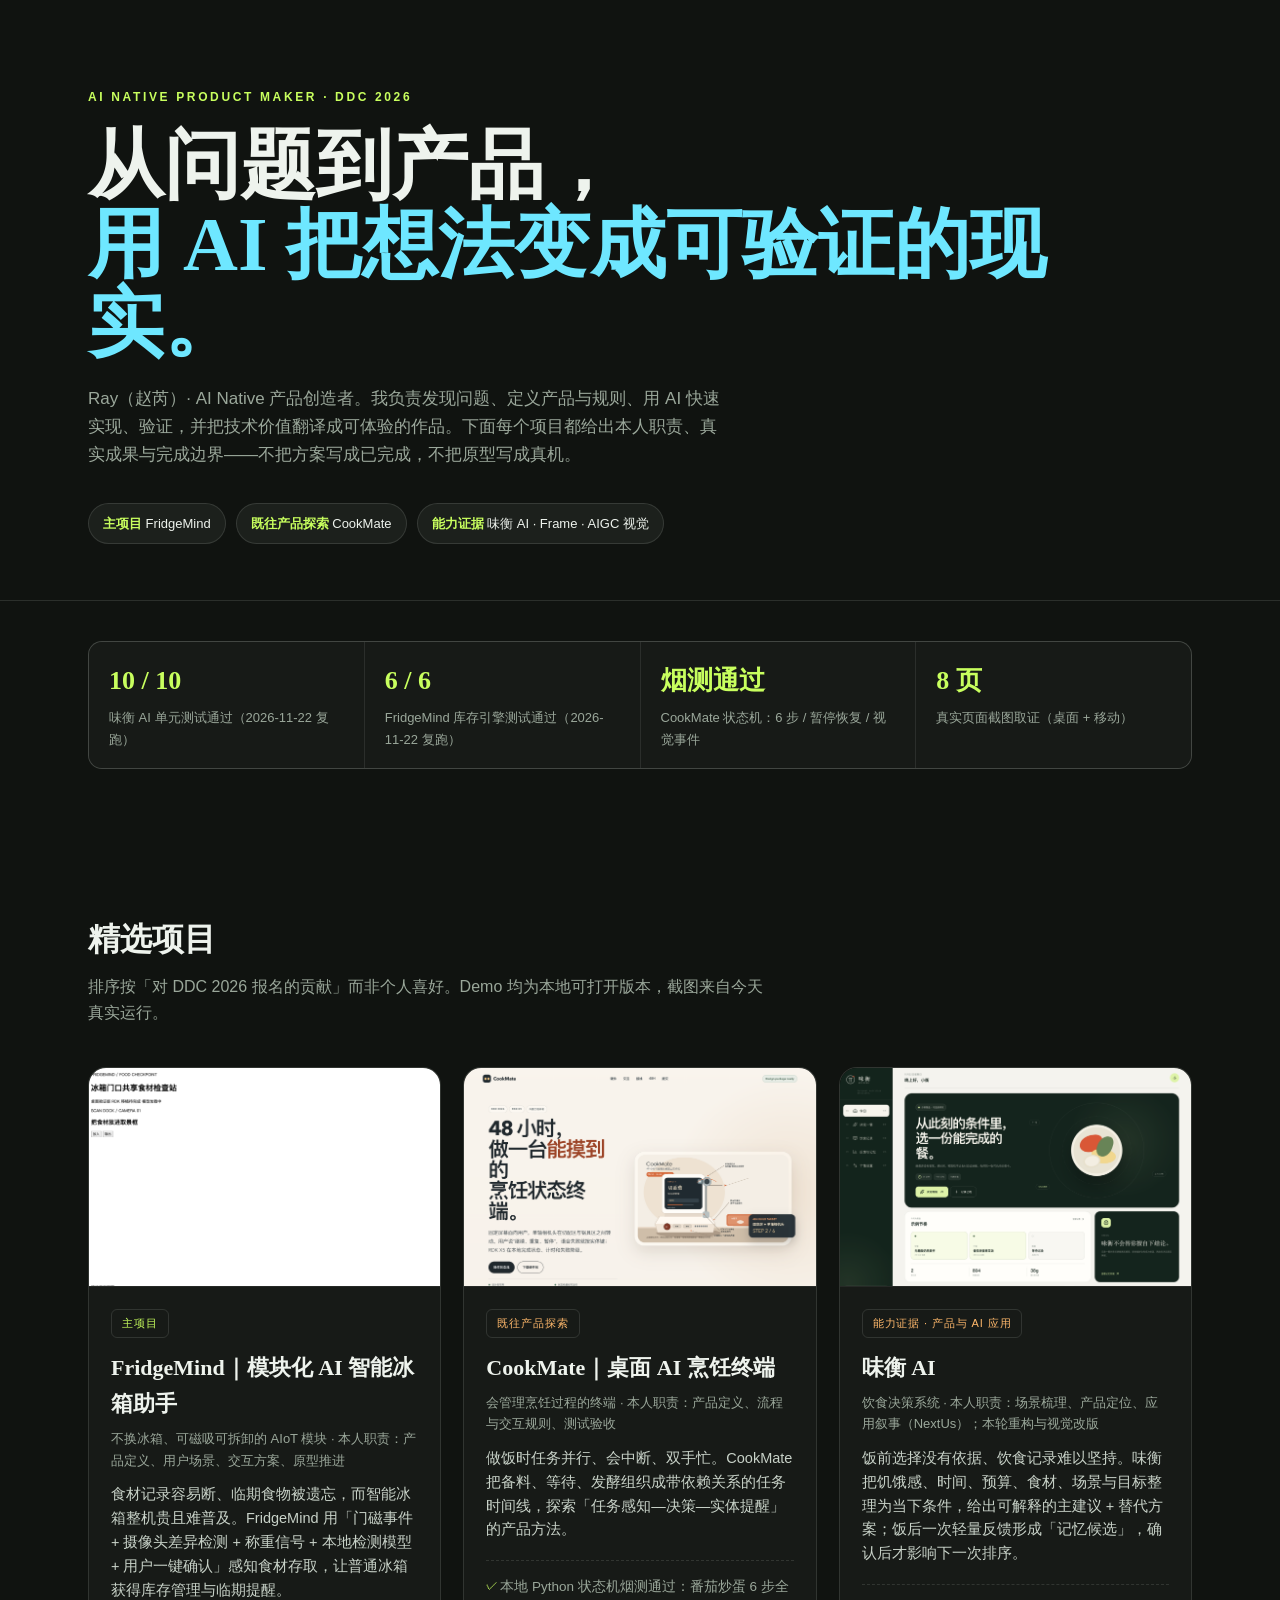
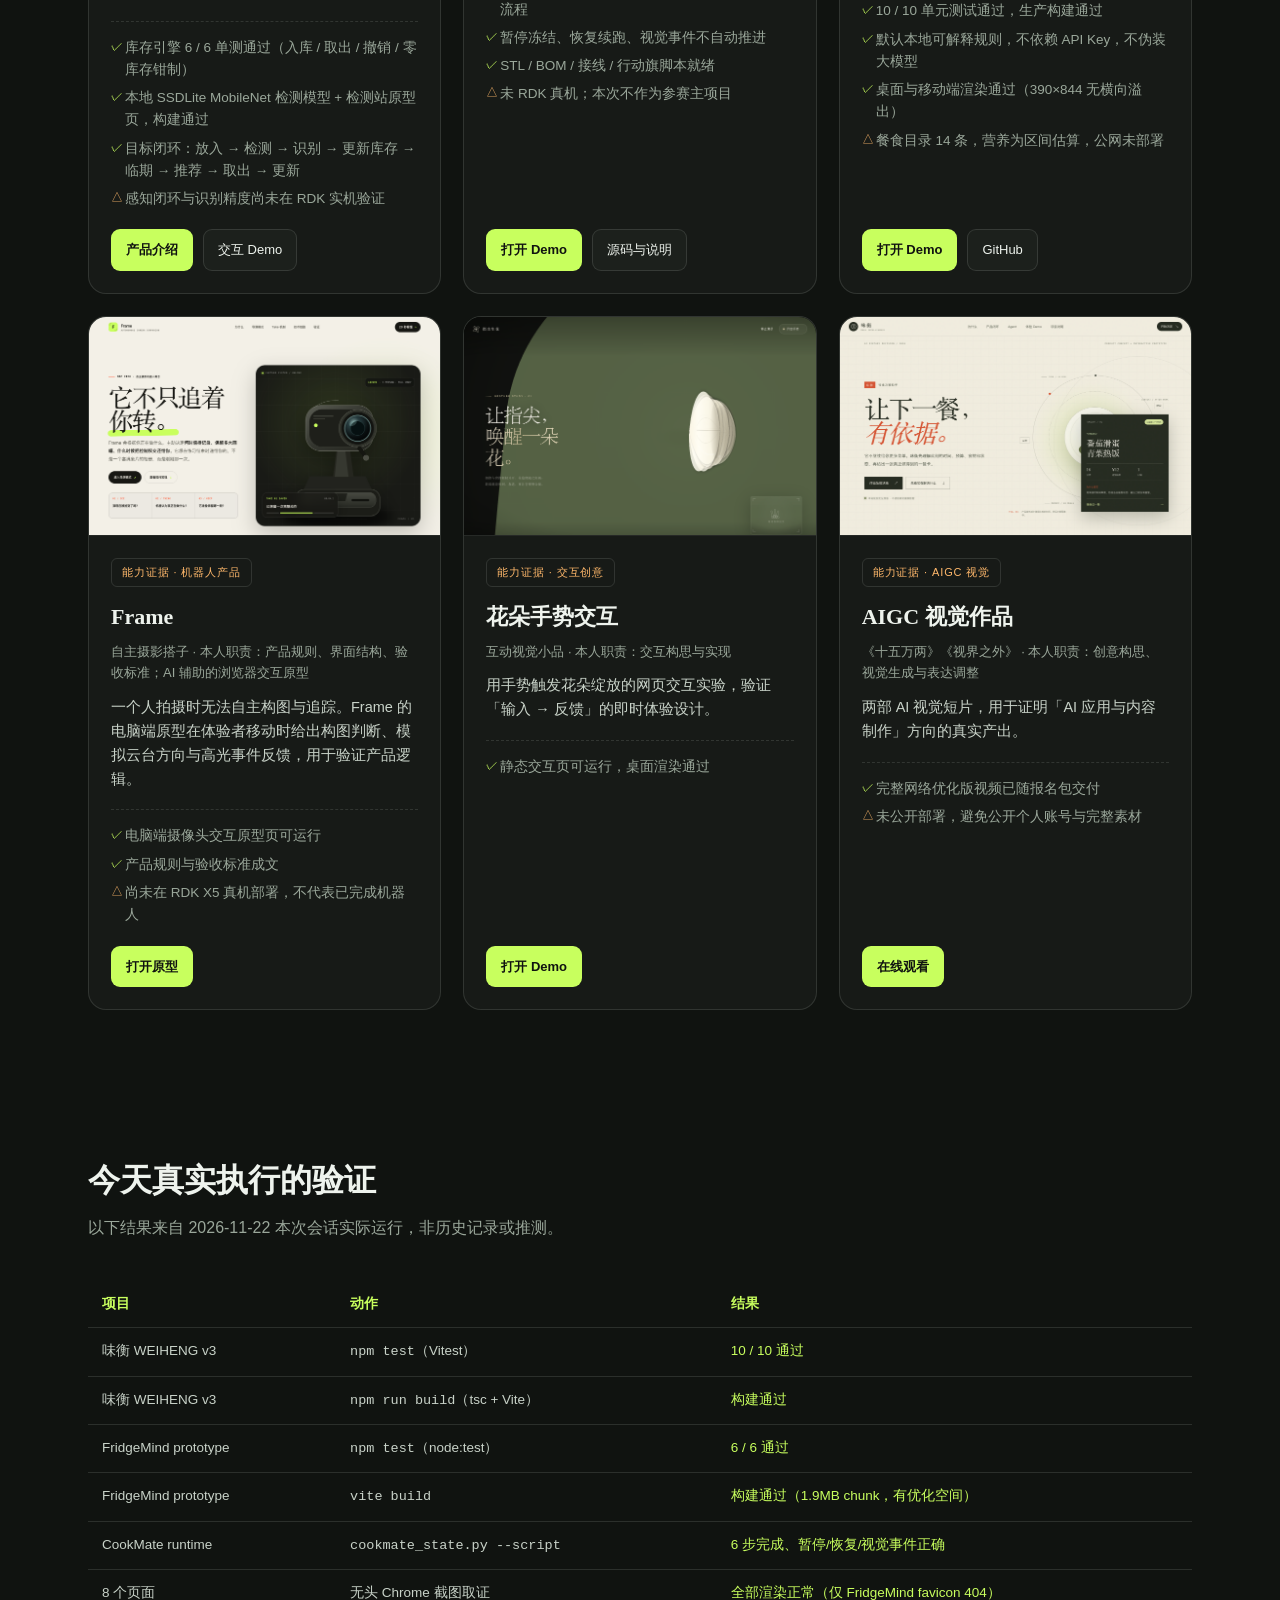
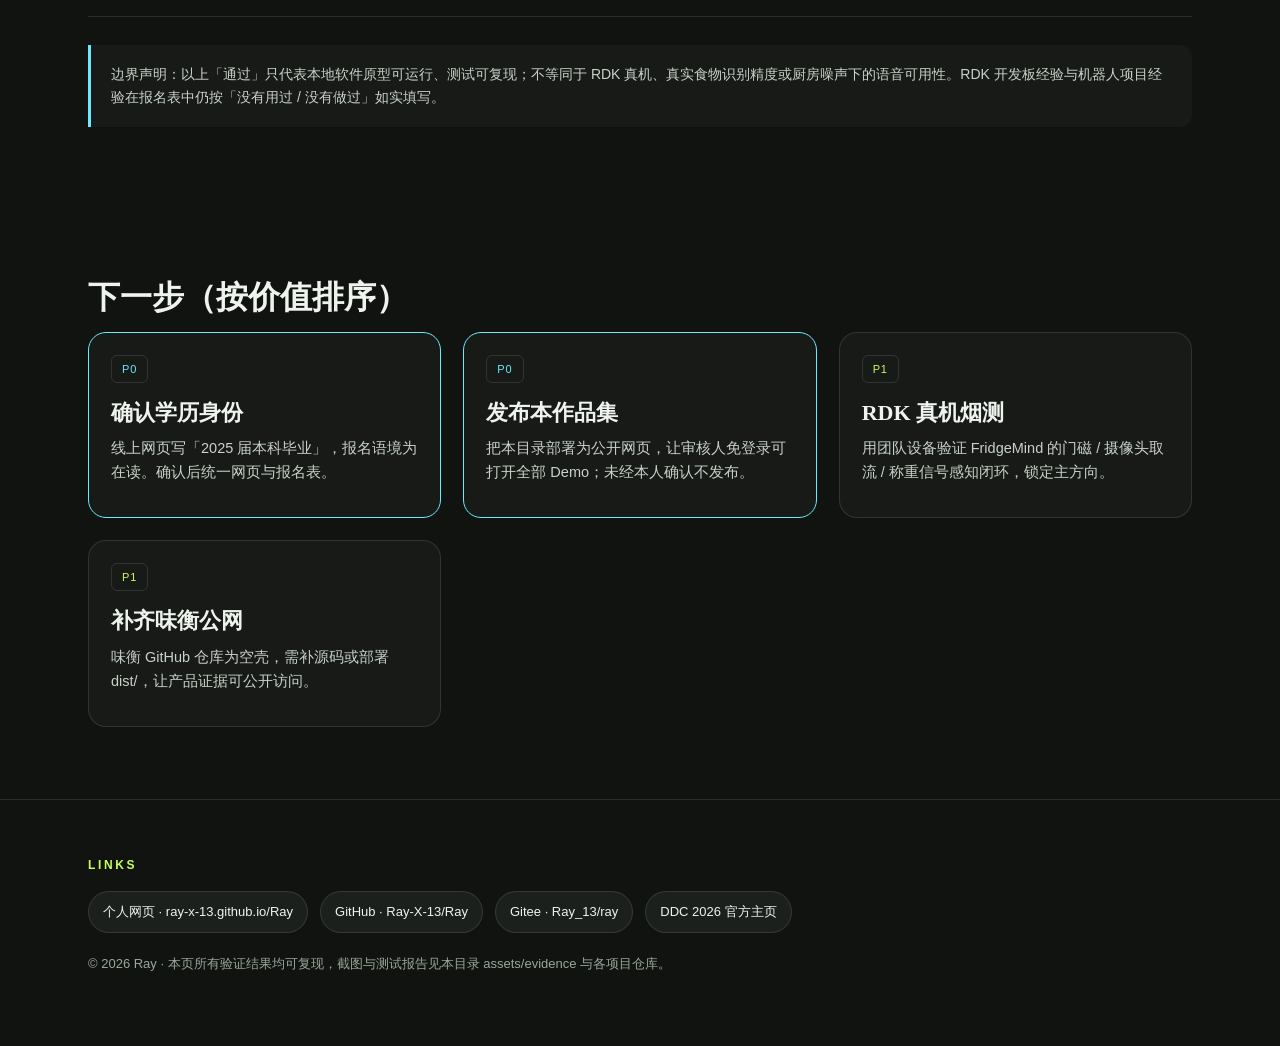
==== index.html @ c8505f30 "Deploy DDC 2026 portfolio (FridgeMind flagship)" ====
<!doctype html>
<html lang="zh-CN">
<head>
<meta charset="UTF-8">
<meta name="viewport" content="width=device-width, initial-scale=1.0">
<meta name="theme-color" content="#101310">
<meta name="description" content="Ray 的 DDC 2026 项目作品集：CookMate、FridgeMind、味衡 AI、Frame、花朵手势交互与 AIGC 视觉。">
<title>Ray · 项目作品集｜DDC 2026</title>
<style>
  :root{
    --bg:#101310; --bg2:#171a17; --panel:#1c201c; --line:rgba(235,245,235,.12);
    --ink:#eef3ed; --mut:#9aa79a; --accent:#c8ff5e; --accent2:#6ee7ff; --warn:#ffb86b;
    --serif:"Songti SC","STSong","Noto Serif CJK SC",Georgia,serif;
    --sans:-apple-system,BlinkMacSystemFont,"PingFang SC","Hiragino Sans GB","Microsoft YaHei",sans-serif;
  }
  *{box-sizing:border-box;margin:0;padding:0}
  html{scroll-behavior:smooth}
  body{background:var(--bg);color:var(--ink);font-family:var(--sans);line-height:1.65;-webkit-font-smoothing:antialiased}
  a{color:inherit;text-decoration:none}
  .wrap{max-width:1160px;margin:0 auto;padding:0 28px}
  header{padding:88px 0 56px;border-bottom:1px solid var(--line)}
  .kicker{font-size:12px;letter-spacing:.22em;text-transform:uppercase;color:var(--accent);font-weight:600}
  h1{font-family:var(--serif);font-size:clamp(40px,7vw,76px);line-height:1.04;font-weight:600;margin:18px 0 22px}
  h1 em{font-style:normal;color:var(--accent2)}
  .lead{max-width:640px;font-size:17px;color:var(--mut)}
  .verdict{display:flex;flex-wrap:wrap;gap:10px;margin-top:34px}
  .chip{border:1px solid var(--line);background:var(--panel);padding:9px 14px;border-radius:999px;font-size:13px;color:var(--ink)}
  .chip b{color:var(--accent);font-weight:600}
  .checks{display:grid;grid-template-columns:repeat(auto-fit,minmax(230px,1fr));gap:1px;background:var(--line);border:1px solid var(--line);margin:40px 0 72px;border-radius:14px;overflow:hidden}
  .check{background:var(--bg2);padding:18px 20px}
  .check .n{font-family:var(--serif);font-size:26px;color:var(--accent);font-weight:600}
  .check .l{font-size:13px;color:var(--mut);margin-top:4px}
  section{padding:72px 0}
  h2{font-family:var(--serif);font-size:32px;font-weight:600;margin-bottom:8px}
  .sub{color:var(--mut);max-width:680px;margin-bottom:40px}
  .grid{display:grid;grid-template-columns:repeat(auto-fit,minmax(320px,1fr));gap:22px}
  .card{border:1px solid var(--line);border-radius:18px;background:var(--bg2);overflow:hidden;display:flex;flex-direction:column}
  .card .img{aspect-ratio:16/10;background:#0a0d0a;overflow:hidden;border-bottom:1px solid var(--line)}
  .card .img img{width:100%;height:100%;object-fit:cover;object-position:top;display:block}
  .card .bd{padding:22px;display:flex;flex-direction:column;flex:1}
  .tag{display:inline-block;font-size:11px;letter-spacing:.08em;padding:4px 10px;border-radius:6px;border:1px solid var(--line);color:var(--accent);margin-bottom:12px;align-self:flex-start}
  .tag.alt{color:var(--accent2)}
  .tag.ev{color:var(--warn)}
  .card h3{font-family:var(--serif);font-size:22px;font-weight:600;margin-bottom:6px}
  .card .role{font-size:13px;color:var(--mut);margin-bottom:12px}
  .card p{font-size:14.5px;color:#c8d2c8;margin-bottom:10px}
  .card .facts{list-style:none;margin:8px 0 16px;border-top:1px dashed var(--line);padding-top:12px}
  .card .facts li{font-size:13.5px;color:var(--mut);padding:3px 0;padding-left:14px;position:relative}
  .card .facts li::before{content:"✓";position:absolute;left:0;color:var(--accent);font-size:12px}
  .card .facts li.warn::before{content:"△";color:var(--warn)}
  .card .actions{margin-top:auto;display:flex;flex-wrap:wrap;gap:10px}
  .btn{font-size:13px;padding:9px 14px;border-radius:9px;border:1px solid var(--line);background:var(--panel);color:var(--ink)}
  .btn.primary{background:var(--accent);color:#101310;border-color:transparent;font-weight:600}
  table{width:100%;border-collapse:collapse;font-size:13.5px}
  th,td{text-align:left;padding:12px 14px;border-bottom:1px solid var(--line);vertical-align:top}
  th{color:var(--accent);font-weight:600;white-space:nowrap}
  td{color:#c8d2c8}
  .ok{color:var(--accent)} .warn{color:var(--warn)}
  .note{border-left:3px solid var(--accent2);background:var(--bg2);padding:18px 20px;border-radius:0 12px 12px 0;margin-top:28px;color:#c8d2c8;font-size:14px}
  footer{padding:56px 0 72px;border-top:1px solid var(--line);color:var(--mut);font-size:13px}
  .foot-grid{display:flex;flex-wrap:wrap;gap:12px;margin-top:16px}
  @media(max-width:640px){
    .wrap{padding:0 18px}
    h1{font-size:44px}
    .grid{grid-template-columns:1fr}
    section{padding:48px 0}
  }
</style>
</head>
<body>

<header>
  <div class="wrap">
    <div class="kicker">AI Native Product Maker · DDC 2026</div>
    <h1>从问题到产品，<br><em>用 AI 把想法变成可验证的现实。</em></h1>
    <p class="lead">Ray（赵芮）· AI Native 产品创造者。我负责发现问题、定义产品与规则、用 AI 快速实现、验证，并把技术价值翻译成可体验的作品。下面每个项目都给出本人职责、真实成果与完成边界——不把方案写成已完成，不把原型写成真机。</p>
    <div class="verdict">
      <span class="chip"><b>主项目</b> FridgeMind</span>
      <span class="chip"><b>既往产品探索</b> CookMate</span>
      <span class="chip"><b>能力证据</b> 味衡 AI · Frame · AIGC 视觉</span>
    </div>
  </div>
</header>

<main class="wrap">

  <div class="checks">
    <div class="check"><div class="n">10 / 10</div><div class="l">味衡 AI 单元测试通过（2026-11-22 复跑）</div></div>
    <div class="check"><div class="n">6 / 6</div><div class="l">FridgeMind 库存引擎测试通过（2026-11-22 复跑）</div></div>
    <div class="check"><div class="n">烟测通过</div><div class="l">CookMate 状态机：6 步 / 暂停恢复 / 视觉事件</div></div>
    <div class="check"><div class="n">8 页</div><div class="l">真实页面截图取证（桌面 + 移动）</div></div>
  </div>

  <section>
    <h2>精选项目</h2>
    <p class="sub">排序按「对 DDC 2026 报名的贡献」而非个人喜好。Demo 均为本地可打开版本，截图来自今天真实运行。</p>

    <div class="grid">

      <article class="card">
        <div class="img"><img src="assets/evidence/fridgemind-demo.png" alt="FridgeMind 交互 Demo 截图"></div>
        <div class="bd">
          <span class="tag">主项目</span>
          <h3>FridgeMind｜模块化 AI 智能冰箱助手</h3>
          <div class="role">不换冰箱、可磁吸可拆卸的 AIoT 模块 · 本人职责：产品定义、用户场景、交互方案、原型推进</div>
          <p>食材记录容易断、临期食物被遗忘，而智能冰箱整机贵且难普及。FridgeMind 用「门磁事件 + 摄像头差异检测 + 称重信号 + 本地检测模型 + 用户一键确认」感知食材存取，让普通冰箱获得库存管理与临期提醒。</p>
          <ul class="facts">
            <li>库存引擎 6 / 6 单测通过（入库 / 取出 / 撤销 / 零库存钳制）</li>
            <li>本地 SSDLite MobileNet 检测模型 + 检测站原型页，构建通过</li>
            <li>目标闭环：放入 → 检测 → 识别 → 更新库存 → 临期 → 推荐 → 取出 → 更新</li>
            <li class="warn">感知闭环与识别精度尚未在 RDK 实机验证</li>
          </ul>
          <div class="actions">
            <a class="btn primary" href="fridgemind.html">产品介绍</a>
            <a class="btn" href="projects/fridgemind/">交互 Demo</a>
          </div>
        </div>
      </article>

      <article class="card">
        <div class="img"><img src="assets/evidence/cookmate-site.png" alt="CookMate 产品网站截图"></div>
        <div class="bd">
          <span class="tag ev">既往产品探索</span>
          <h3>CookMate｜桌面 AI 烹饪终端</h3>
          <div class="role">会管理烹饪过程的终端 · 本人职责：产品定义、流程与交互规则、测试验收</div>
          <p>做饭时任务并行、会中断、双手忙。CookMate 把备料、等待、发酵组织成带依赖关系的任务时间线，探索「任务感知—决策—实体提醒」的产品方法。</p>
          <ul class="facts">
            <li>本地 Python 状态机烟测通过：番茄炒蛋 6 步全流程</li>
            <li>暂停冻结、恢复续跑、视觉事件不自动推进</li>
            <li>STL / BOM / 接线 / 行动旗脚本就绪</li>
            <li class="warn">未 RDK 真机；本次不作为参赛主项目</li>
          </ul>
          <div class="actions">
            <a class="btn primary" href="projects/cookmate/">打开 Demo</a>
            <a class="btn" href="https://github.com/Ray-X-13/Ray" target="_blank" rel="noreferrer">源码与说明</a>
          </div>
        </div>
      </article>

      <article class="card">
        <div class="img"><img src="assets/evidence/weiheng-home.png" alt="味衡 AI 首页截图"></div>
        <div class="bd">
          <span class="tag ev">能力证据 · 产品与 AI 应用</span>
          <h3>味衡 AI</h3>
          <div class="role">饮食决策系统 · 本人职责：场景梳理、产品定位、应用叙事（NextUs）；本轮重构与视觉改版</div>
          <p>饭前选择没有依据、饮食记录难以坚持。味衡把饥饿感、时间、预算、食材、场景与目标整理为当下条件，给出可解释的主建议 + 替代方案；饭后一次轻量反馈形成「记忆候选」，确认后才影响下一次排序。</p>
          <ul class="facts">
            <li>10 / 10 单元测试通过，生产构建通过</li>
            <li>默认本地可解释规则，不依赖 API Key，不伪装大模型</li>
            <li>桌面与移动端渲染通过（390×844 无横向溢出）</li>
            <li class="warn">餐食目录 14 条，营养为区间估算，公网未部署</li>
          </ul>
          <div class="actions">
            <a class="btn primary" href="projects/weiheng/">打开 Demo</a>
            <a class="btn" href="https://github.com/Ray-X-13/weiheng-ai" target="_blank" rel="noreferrer">GitHub</a>
          </div>
        </div>
      </article>

      <article class="card">
        <div class="img"><img src="assets/evidence/frame-demo.png" alt="Frame 自主摄影原型截图"></div>
        <div class="bd">
          <span class="tag ev">能力证据 · 机器人产品</span>
          <h3>Frame</h3>
          <div class="role">自主摄影搭子 · 本人职责：产品规则、界面结构、验收标准；AI 辅助的浏览器交互原型</div>
          <p>一个人拍摄时无法自主构图与追踪。Frame 的电脑端原型在体验者移动时给出构图判断、模拟云台方向与高光事件反馈，用于验证产品逻辑。</p>
          <ul class="facts">
            <li>电脑端摄像头交互原型页可运行</li>
            <li>产品规则与验收标准成文</li>
            <li class="warn">尚未在 RDK X5 真机部署，不代表已完成机器人</li>
          </ul>
          <div class="actions">
            <a class="btn primary" href="projects/frame/">打开原型</a>
          </div>
        </div>
      </article>

      <article class="card">
        <div class="img"><img src="assets/evidence/flower-gesture.png" alt="花朵手势交互截图"></div>
        <div class="bd">
          <span class="tag ev">能力证据 · 交互创意</span>
          <h3>花朵手势交互</h3>
          <div class="role">互动视觉小品 · 本人职责：交互构思与实现</div>
          <p>用手势触发花朵绽放的网页交互实验，验证「输入 → 反馈」的即时体验设计。</p>
          <ul class="facts">
            <li>静态交互页可运行，桌面渲染通过</li>
          </ul>
          <div class="actions">
            <a class="btn primary" href="projects/flower/">打开 Demo</a>
          </div>
        </div>
      </article>

      <article class="card">
        <div class="img"><img src="assets/evidence/weiheng-static.png" alt="AIGC 视觉与作品入口截图"></div>
        <div class="bd">
          <span class="tag ev">能力证据 · AIGC 视觉</span>
          <h3>AIGC 视觉作品</h3>
          <div class="role">《十五万两》《视界之外》 · 本人职责：创意构思、视觉生成与表达调整</div>
          <p>两部 AI 视觉短片，用于证明「AI 应用与内容制作」方向的真实产出。</p>
          <ul class="facts">
            <li>完整网络优化版视频已随报名包交付</li>
            <li class="warn">未公开部署，避免公开个人账号与完整素材</li>
          </ul>
          <div class="actions">
            <a class="btn primary" href="aigc.html">在线观看</a>
          </div>
        </div>
      </article>

    </div>
  </section>

  <section>
    <h2>今天真实执行的验证</h2>
    <p class="sub">以下结果来自 2026-11-22 本次会话实际运行，非历史记录或推测。</p>
    <table>
      <thead><tr><th>项目</th><th>动作</th><th>结果</th></tr></thead>
      <tbody>
        <tr><td>味衡 WEIHENG v3</td><td><code>npm test</code>（Vitest）</td><td class="ok">10 / 10 通过</td></tr>
        <tr><td>味衡 WEIHENG v3</td><td><code>npm run build</code>（tsc + Vite）</td><td class="ok">构建通过</td></tr>
        <tr><td>FridgeMind prototype</td><td><code>npm test</code>（node:test）</td><td class="ok">6 / 6 通过</td></tr>
        <tr><td>FridgeMind prototype</td><td><code>vite build</code></td><td class="ok">构建通过（1.9MB chunk，有优化空间）</td></tr>
        <tr><td>CookMate runtime</td><td><code>cookmate_state.py --script</code></td><td class="ok">6 步完成、暂停/恢复/视觉事件正确</td></tr>
        <tr><td>8 个页面</td><td>无头 Chrome 截图取证</td><td class="ok">全部渲染正常（仅 FridgeMind favicon 404）</td></tr>
      </tbody>
    </table>
    <div class="note">
      边界声明：以上「通过」只代表本地软件原型可运行、测试可复现；不等同于 RDK 真机、真实食物识别精度或厨房噪声下的语音可用性。RDK 开发板经验与机器人项目经验在报名表中仍按「没有用过 / 没有做过」如实填写。
    </div>
  </section>

  <section>
    <h2>下一步（按价值排序）</h2>
    <div class="grid">
      <article class="card" style="border-color:var(--accent2)">
        <div class="bd">
          <span class="tag alt">P0</span>
          <h3>确认学历身份</h3>
          <p>线上网页写「2025 届本科毕业」，报名语境为在读。确认后统一网页与报名表。</p>
        </div>
      </article>
      <article class="card" style="border-color:var(--accent2)">
        <div class="bd">
          <span class="tag alt">P0</span>
          <h3>发布本作品集</h3>
          <p>把本目录部署为公开网页，让审核人免登录可打开全部 Demo；未经本人确认不发布。</p>
        </div>
      </article>
      <article class="card">
        <div class="bd">
          <span class="tag">P1</span>
          <h3>RDK 真机烟测</h3>
          <p>用团队设备验证 FridgeMind 的门磁 / 摄像头取流 / 称重信号感知闭环，锁定主方向。</p>
        </div>
      </article>
      <article class="card">
        <div class="bd">
          <span class="tag">P1</span>
          <h3>补齐味衡公网</h3>
          <p>味衡 GitHub 仓库为空壳，需补源码或部署 dist/，让产品证据可公开访问。</p>
        </div>
      </article>
    </div>
  </section>

</main>

<footer>
  <div class="wrap">
    <div class="kicker">Links</div>
    <div class="foot-grid">
      <a class="chip" href="https://ray-x-13.github.io/Ray/" target="_blank" rel="noreferrer">个人网页 · ray-x-13.github.io/Ray</a>
      <a class="chip" href="https://github.com/Ray-X-13/Ray" target="_blank" rel="noreferrer">GitHub · Ray-X-13/Ray</a>
      <a class="chip" href="https://gitee.com/Ray_13/ray" target="_blank" rel="noreferrer">Gitee · Ray_13/ray</a>
      <a class="chip" href="https://hackathon.d-robotics.cc/" target="_blank" rel="noreferrer">DDC 2026 官方主页</a>
    </div>
    <p style="margin-top:20px">© 2026 Ray · 本页所有验证结果均可复现，截图与测试报告见本目录 assets/evidence 与各项目仓库。</p>
  </div>
</footer>

</body>
</html>
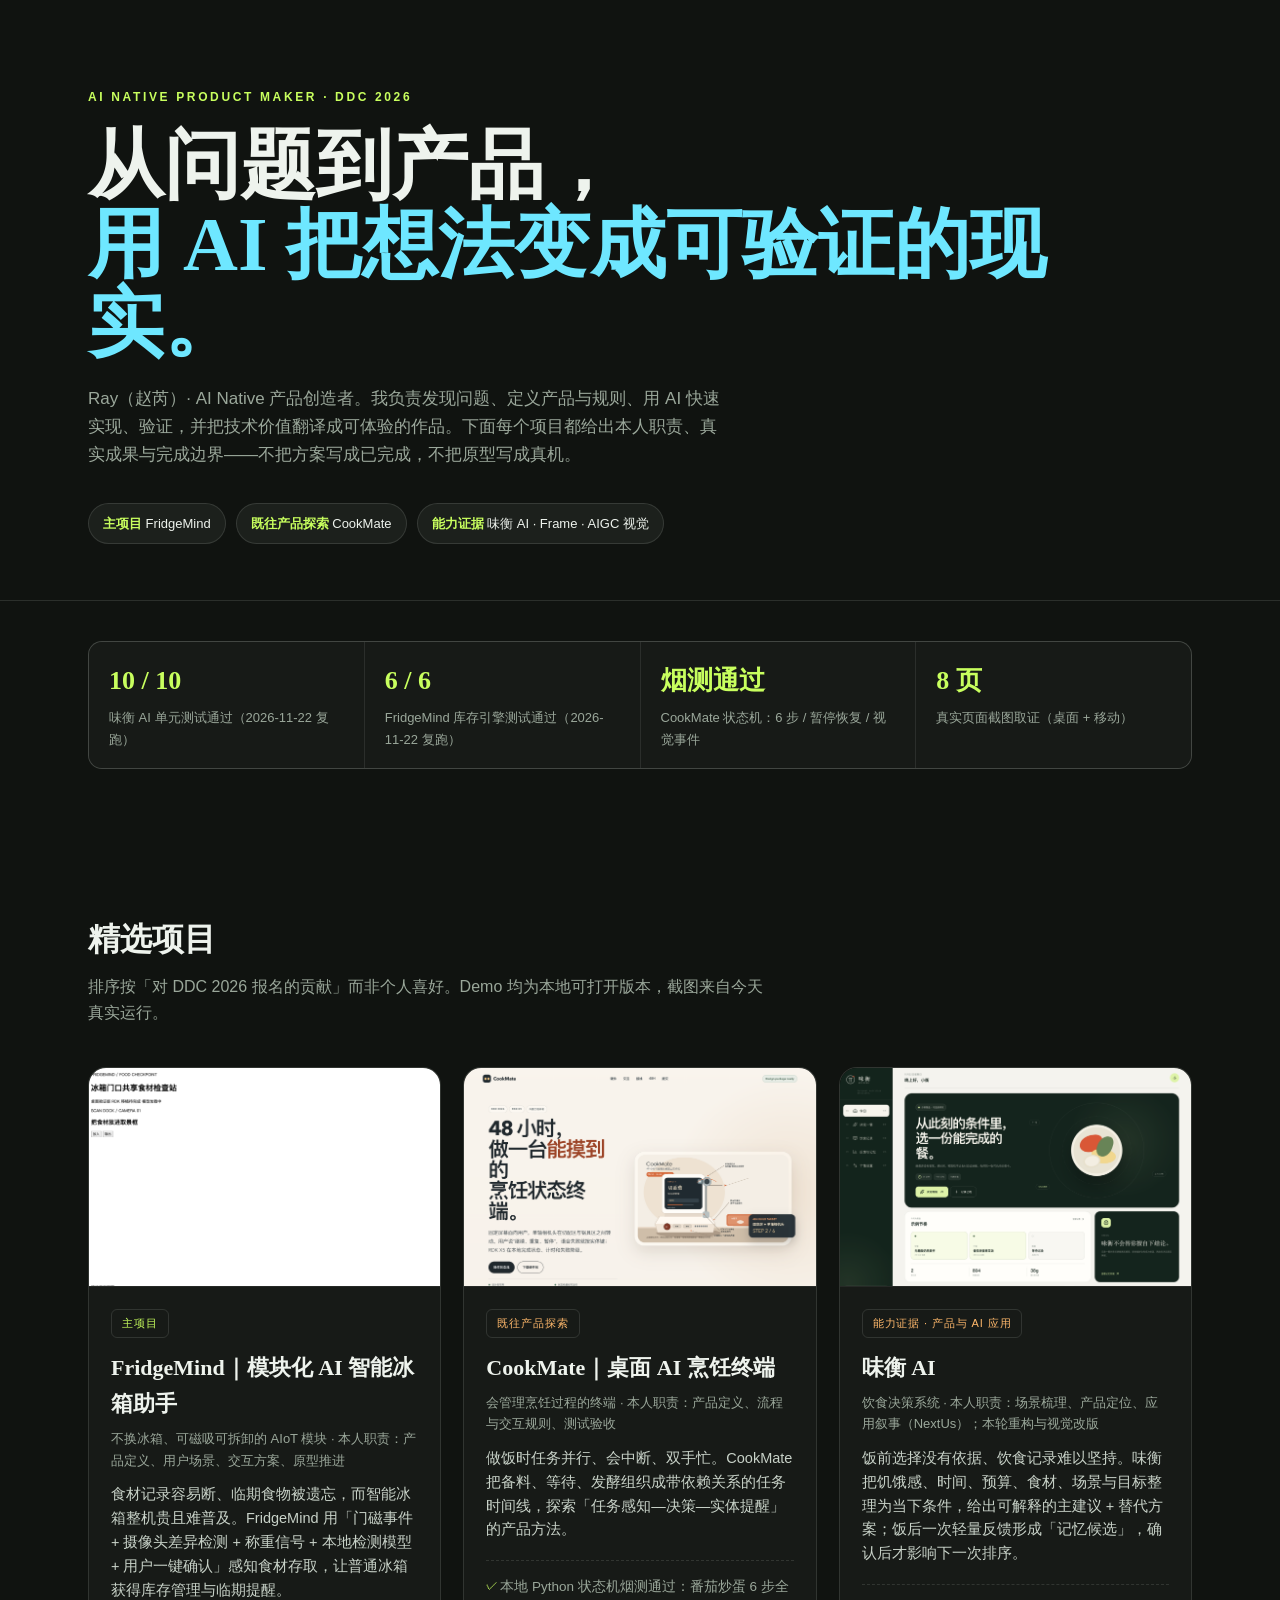
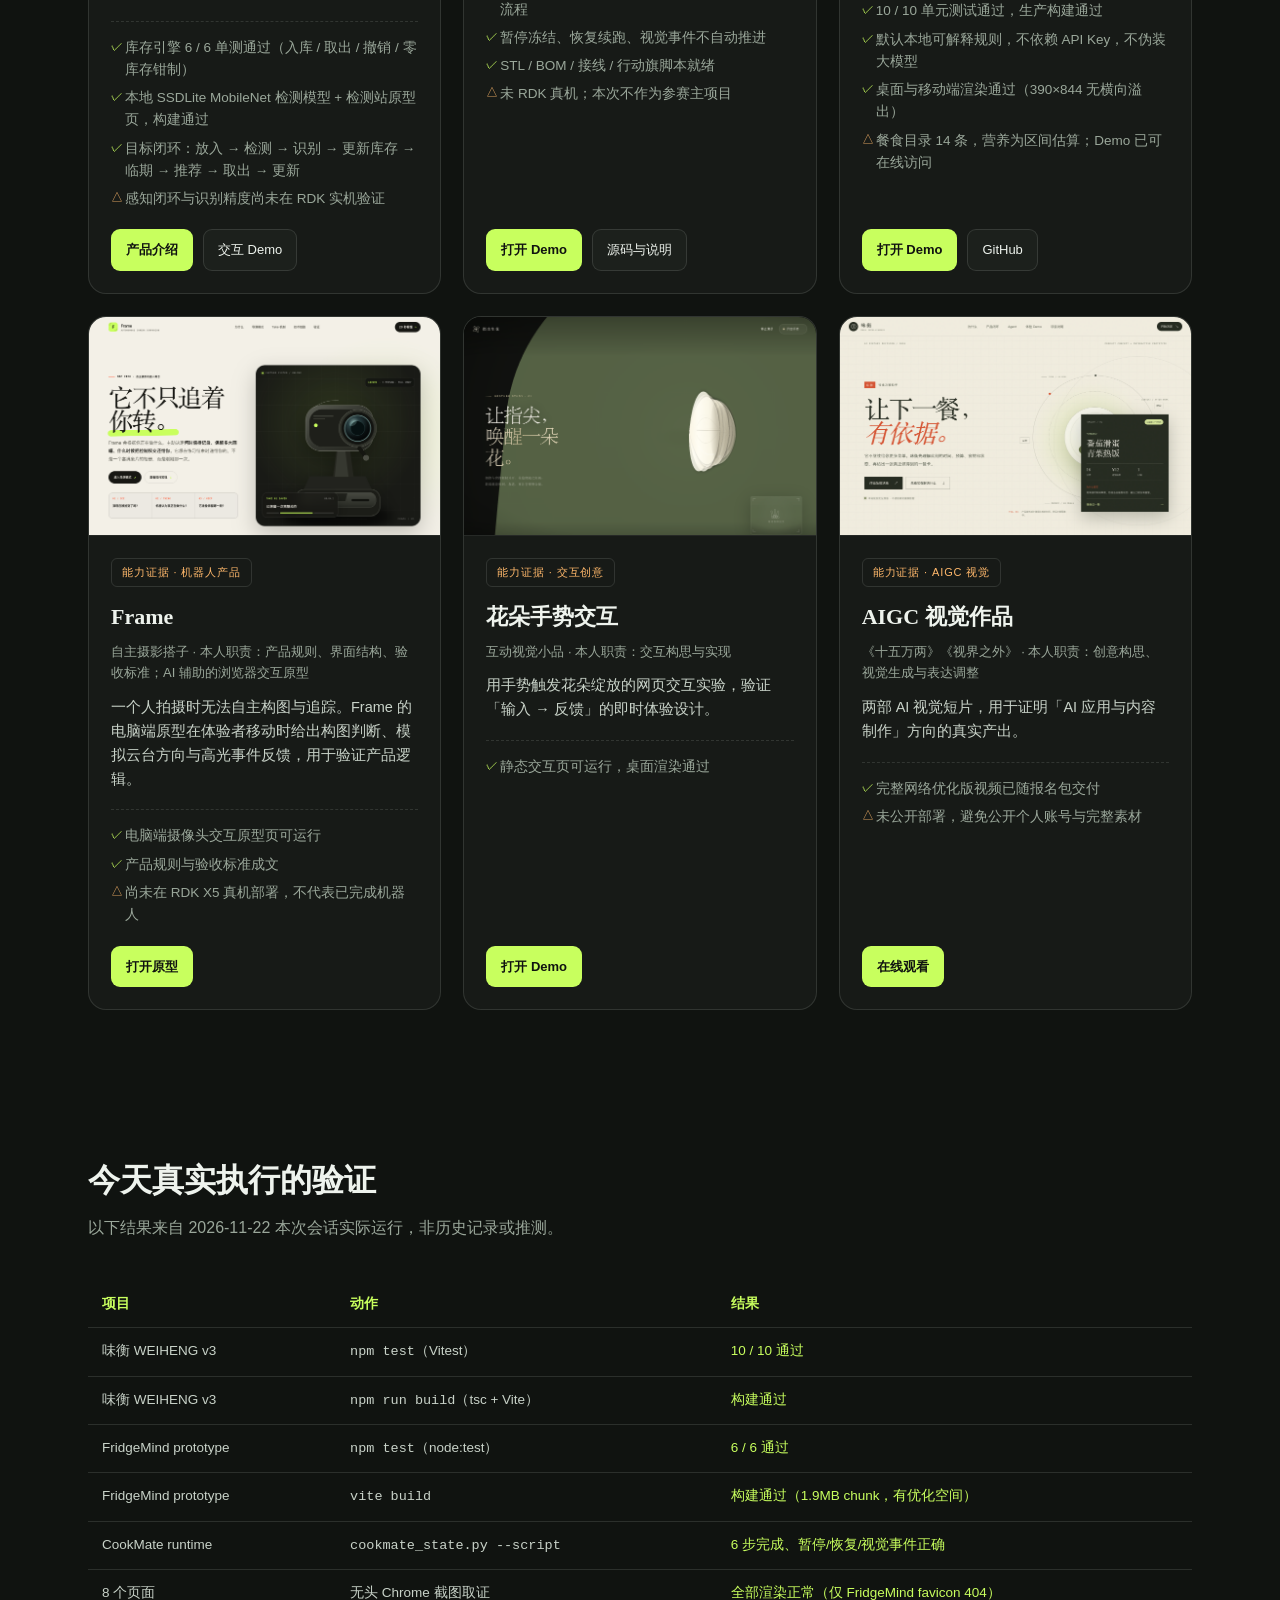
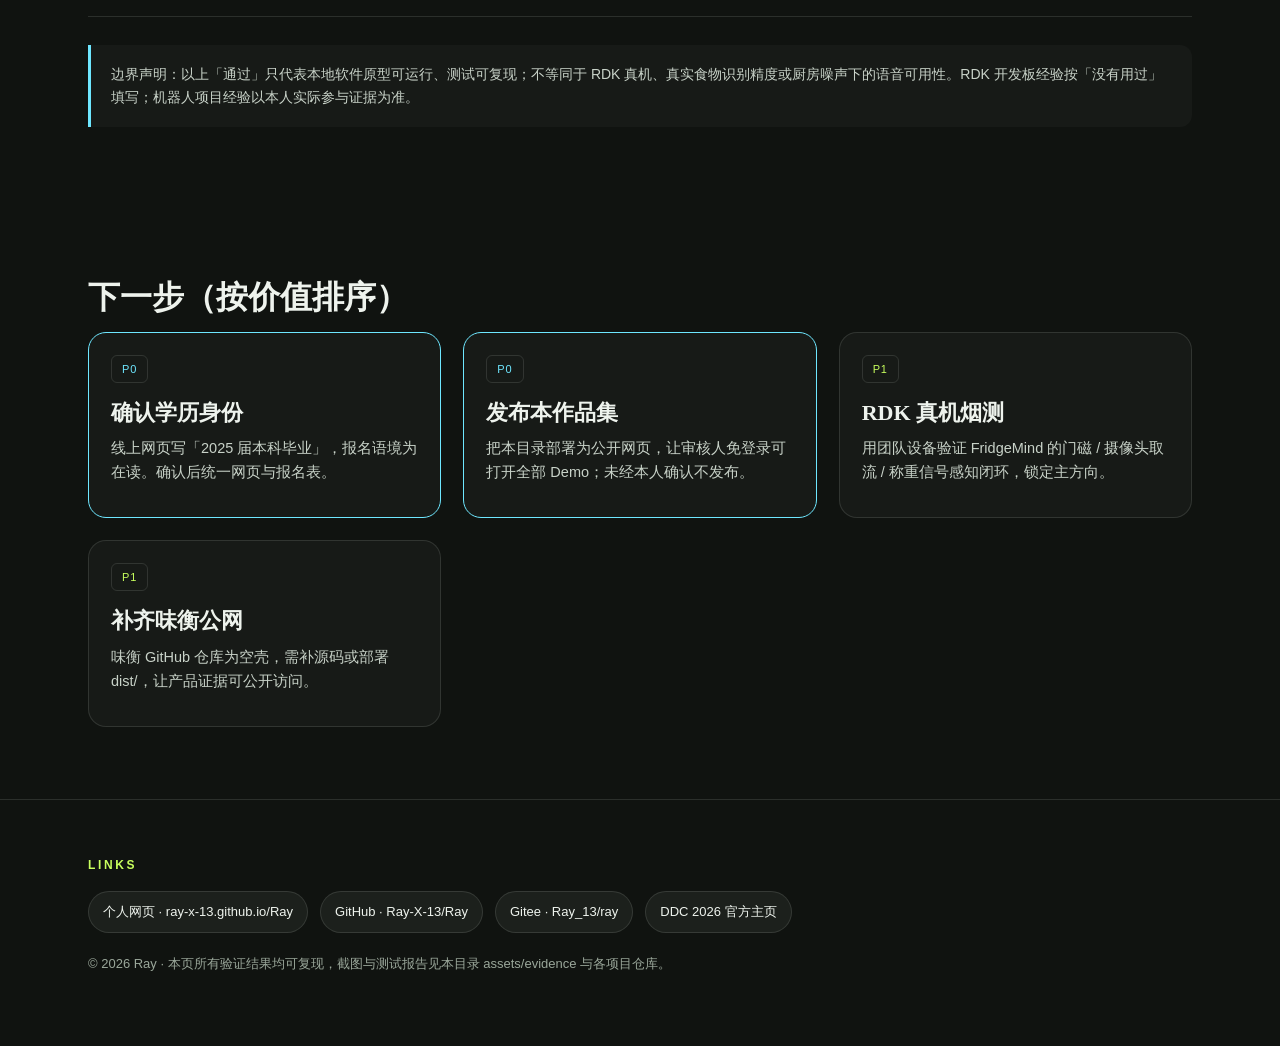
==== commit c270d853: "Fix portfolio status: index.html" ====
--- a/index.html
+++ b/index.html
@@ -148,7 +148,7 @@
             <li>10 / 10 单元测试通过，生产构建通过</li>
             <li>默认本地可解释规则，不依赖 API Key，不伪装大模型</li>
             <li>桌面与移动端渲染通过（390×844 无横向溢出）</li>
-            <li class="warn">餐食目录 14 条，营养为区间估算，公网未部署</li>
+            <li class="warn">餐食目录 14 条，营养为区间估算；Demo 已可在线访问</li>
           </ul>
           <div class="actions">
             <a class="btn primary" href="projects/weiheng/">打开 Demo</a>
@@ -226,7 +226,7 @@
       </tbody>
     </table>
     <div class="note">
-      边界声明：以上「通过」只代表本地软件原型可运行、测试可复现；不等同于 RDK 真机、真实食物识别精度或厨房噪声下的语音可用性。RDK 开发板经验与机器人项目经验在报名表中仍按「没有用过 / 没有做过」如实填写。
+      边界声明：以上「通过」只代表本地软件原型可运行、测试可复现；不等同于 RDK 真机、真实食物识别精度或厨房噪声下的语音可用性。RDK 开发板经验按「没有用过」填写；机器人项目经验以本人实际参与证据为准。
     </div>
   </section>
 
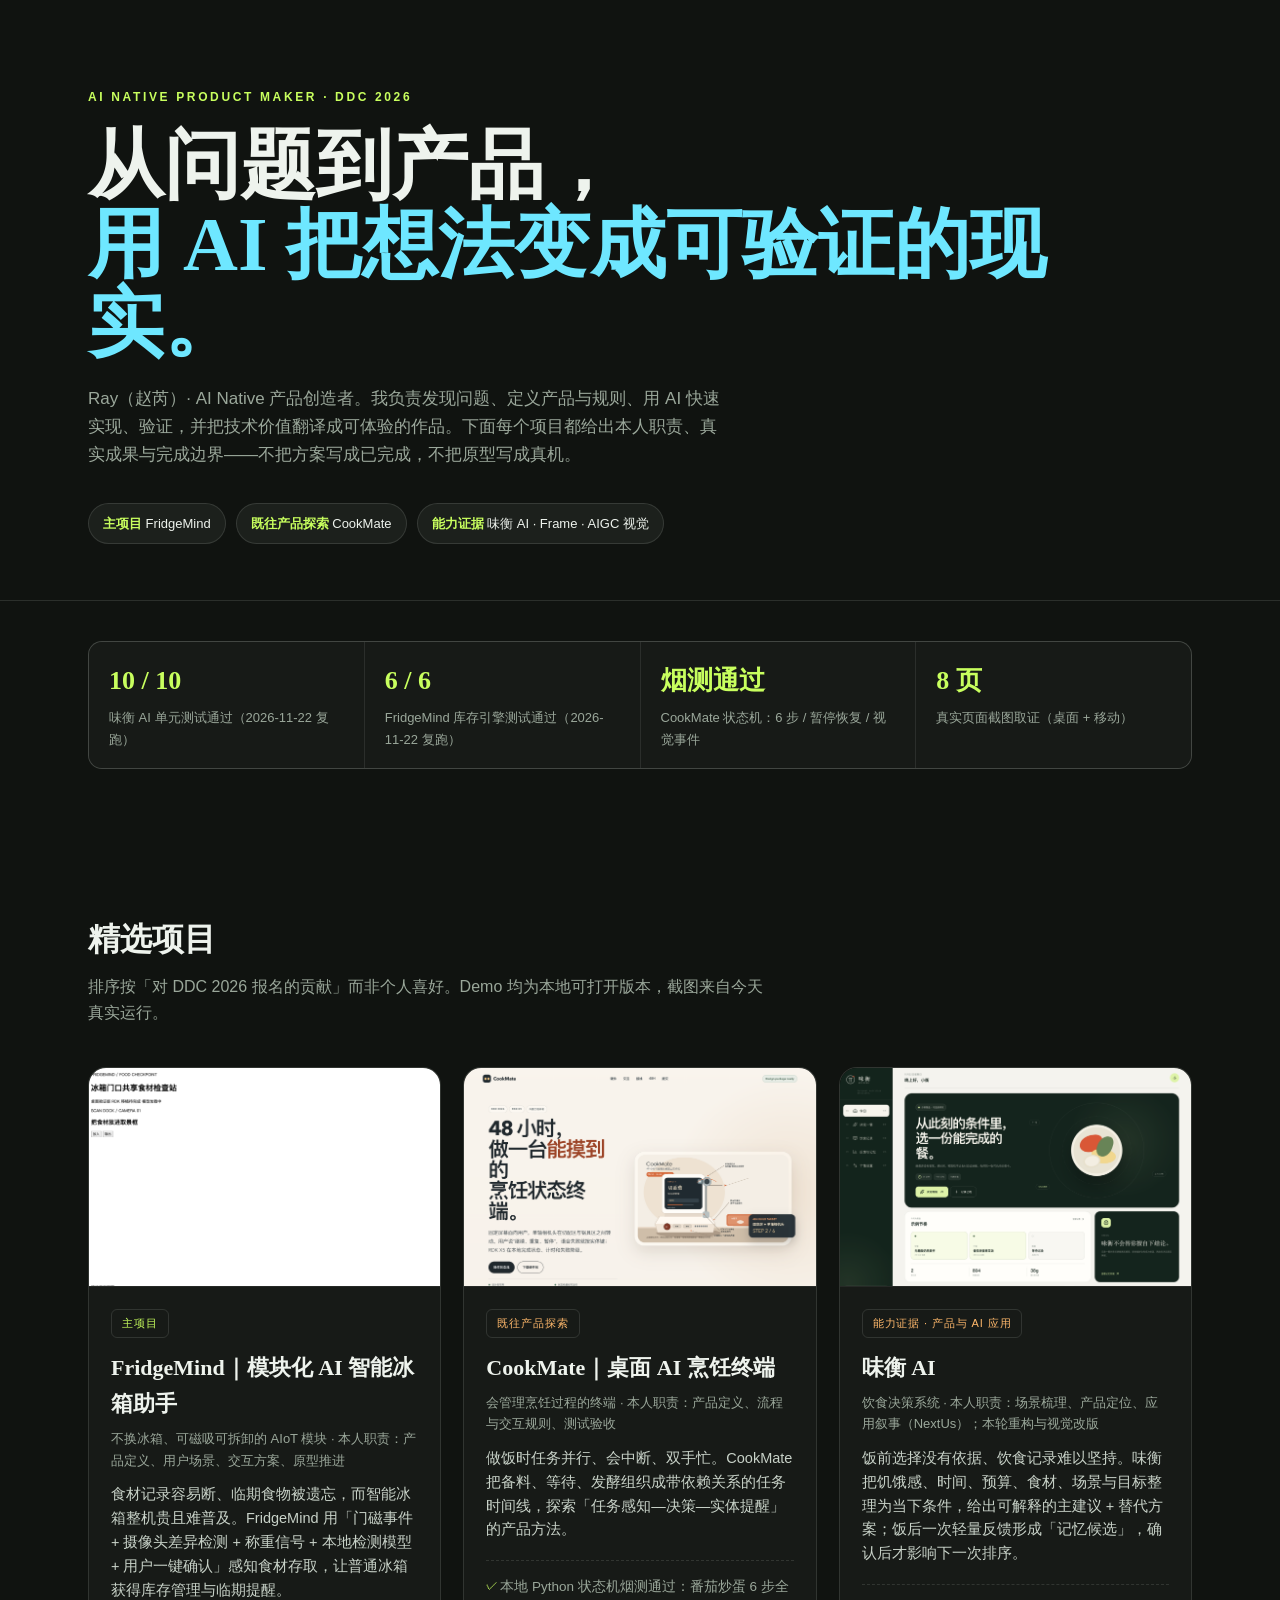
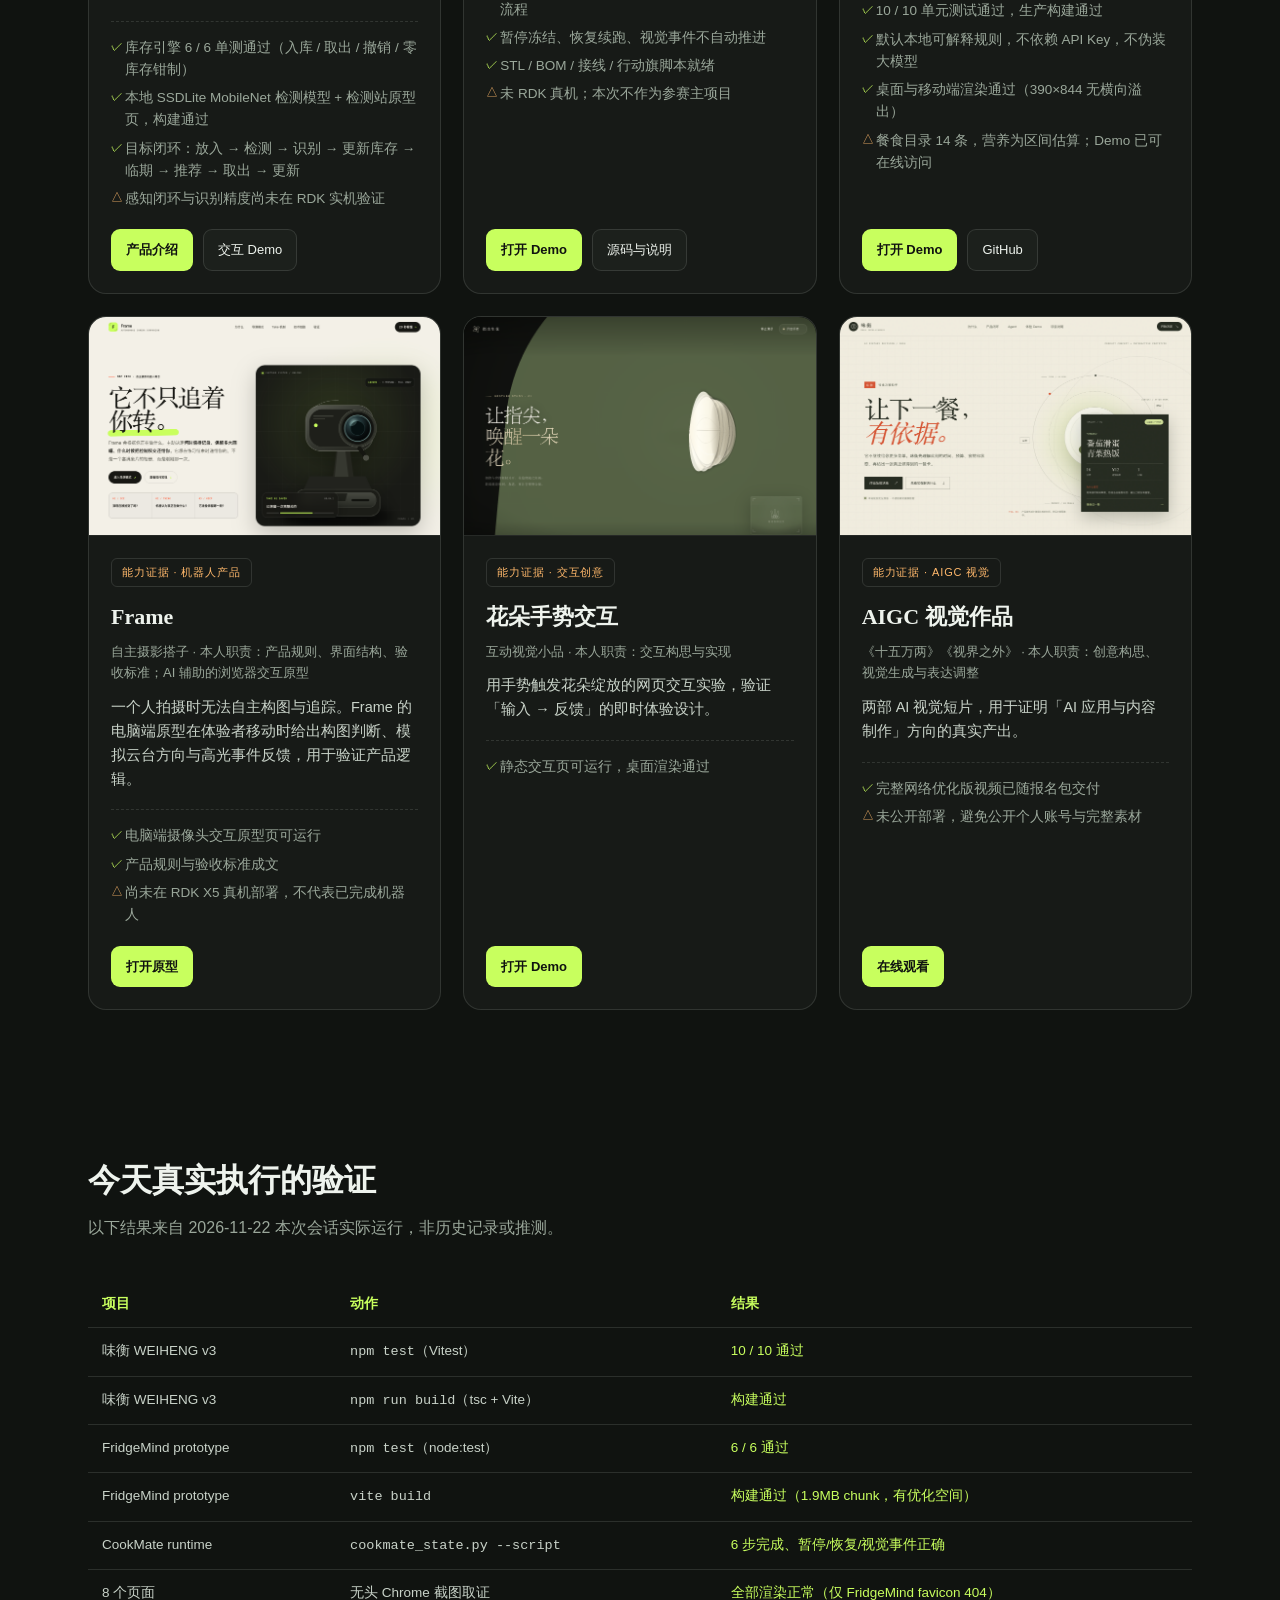
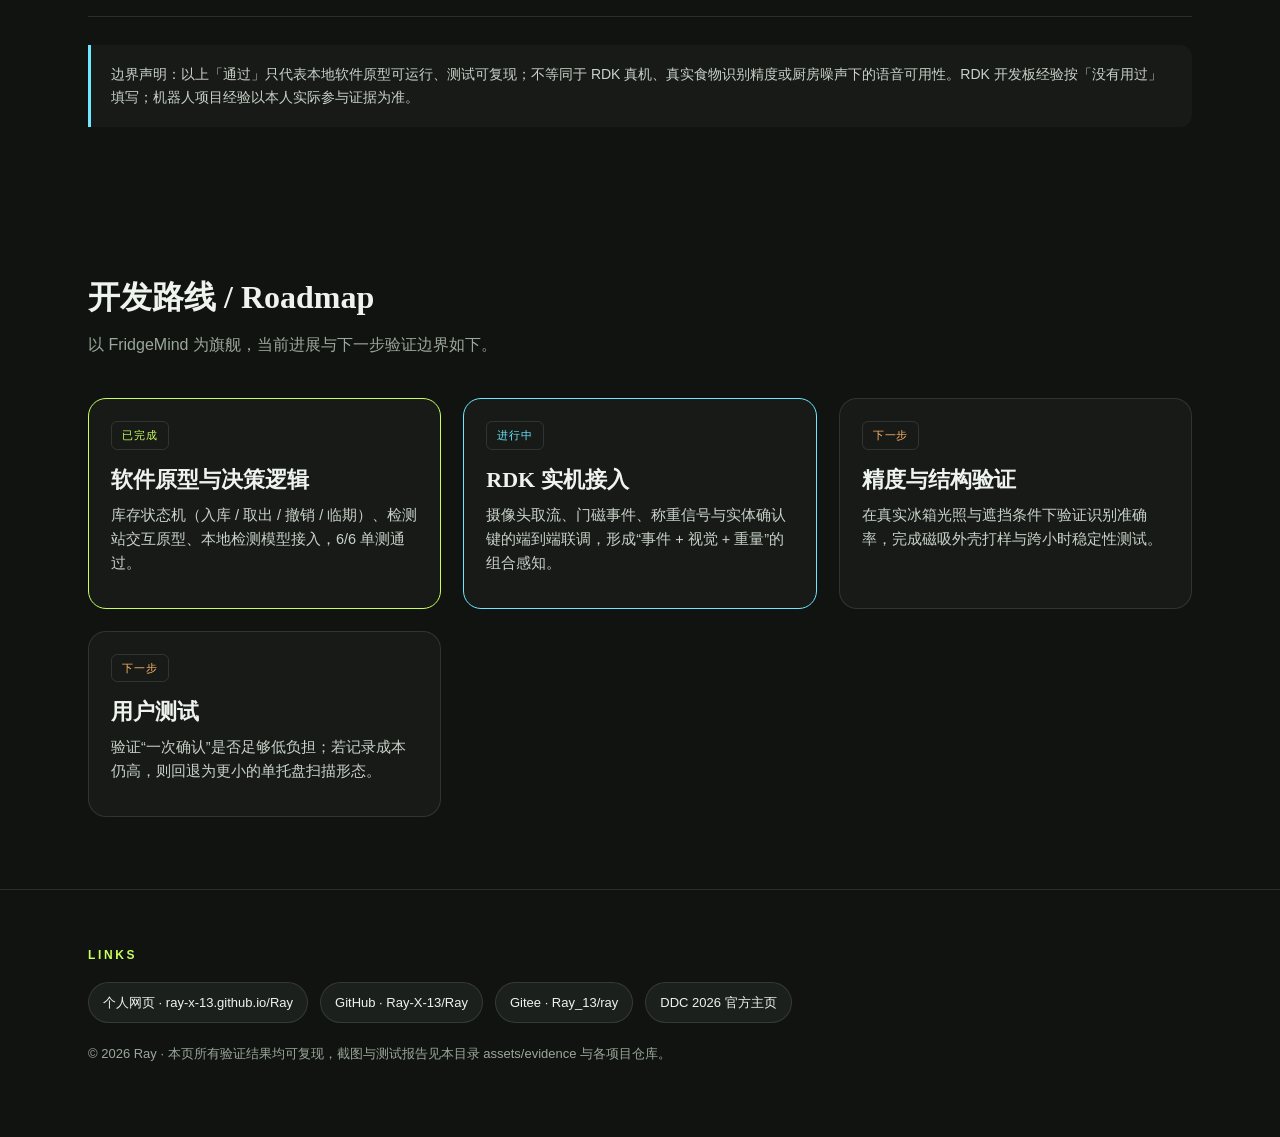
==== commit 10c24379: "Update roadmap section and task descriptions" ====
--- a/index.html
+++ b/index.html
@@ -231,34 +231,35 @@
   </section>
 
   <section>
-    <h2>下一步（按价值排序）</h2>
+    <h2>开发路线 / Roadmap</h2>
+    <p class="sub">以 FridgeMind 为旗舰，当前进展与下一步验证边界如下。</p>
     <div class="grid">
+      <article class="card" style="border-color:var(--accent)">
+        <div class="bd">
+          <span class="tag">已完成</span>
+          <h3>软件原型与决策逻辑</h3>
+          <p>库存状态机（入库 / 取出 / 撤销 / 临期）、检测站交互原型、本地检测模型接入，6/6 单测通过。</p>
+        </div>
+      </article>
       <article class="card" style="border-color:var(--accent2)">
         <div class="bd">
-          <span class="tag alt">P0</span>
-          <h3>确认学历身份</h3>
-          <p>线上网页写「2025 届本科毕业」，报名语境为在读。确认后统一网页与报名表。</p>
-        </div>
-      </article>
-      <article class="card" style="border-color:var(--accent2)">
-        <div class="bd">
-          <span class="tag alt">P0</span>
-          <h3>发布本作品集</h3>
-          <p>把本目录部署为公开网页，让审核人免登录可打开全部 Demo；未经本人确认不发布。</p>
-        </div>
-      </article>
-      <article class="card">
-        <div class="bd">
-          <span class="tag">P1</span>
-          <h3>RDK 真机烟测</h3>
-          <p>用团队设备验证 FridgeMind 的门磁 / 摄像头取流 / 称重信号感知闭环，锁定主方向。</p>
-        </div>
-      </article>
-      <article class="card">
-        <div class="bd">
-          <span class="tag">P1</span>
-          <h3>补齐味衡公网</h3>
-          <p>味衡 GitHub 仓库为空壳，需补源码或部署 dist/，让产品证据可公开访问。</p>
+          <span class="tag alt">进行中</span>
+          <h3>RDK 实机接入</h3>
+          <p>摄像头取流、门磁事件、称重信号与实体确认键的端到端联调，形成“事件 + 视觉 + 重量”的组合感知。</p>
+        </div>
+      </article>
+      <article class="card">
+        <div class="bd">
+          <span class="tag ev">下一步</span>
+          <h3>精度与结构验证</h3>
+          <p>在真实冰箱光照与遮挡条件下验证识别准确率，完成磁吸外壳打样与跨小时稳定性测试。</p>
+        </div>
+      </article>
+      <article class="card">
+        <div class="bd">
+          <span class="tag ev">下一步</span>
+          <h3>用户测试</h3>
+          <p>验证“一次确认”是否足够低负担；若记录成本仍高，则回退为更小的单托盘扫描形态。</p>
         </div>
       </article>
     </div>
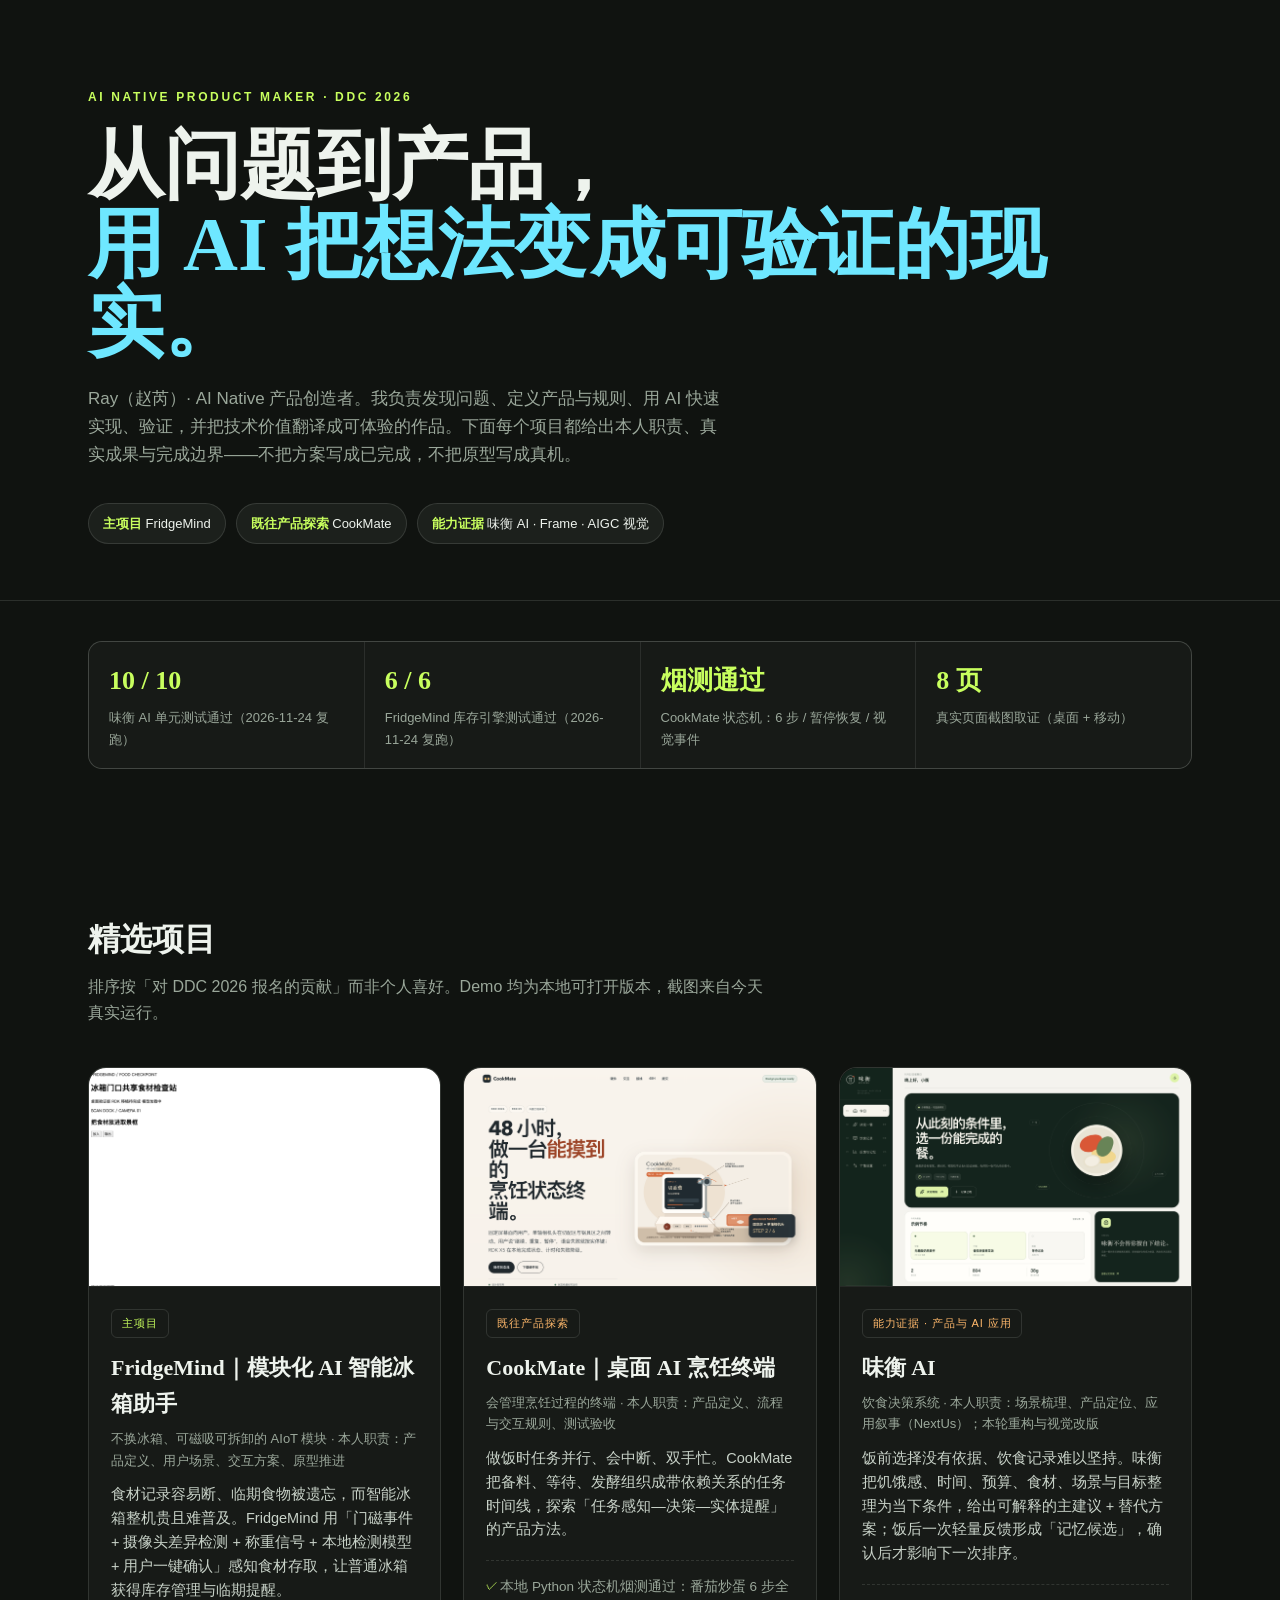
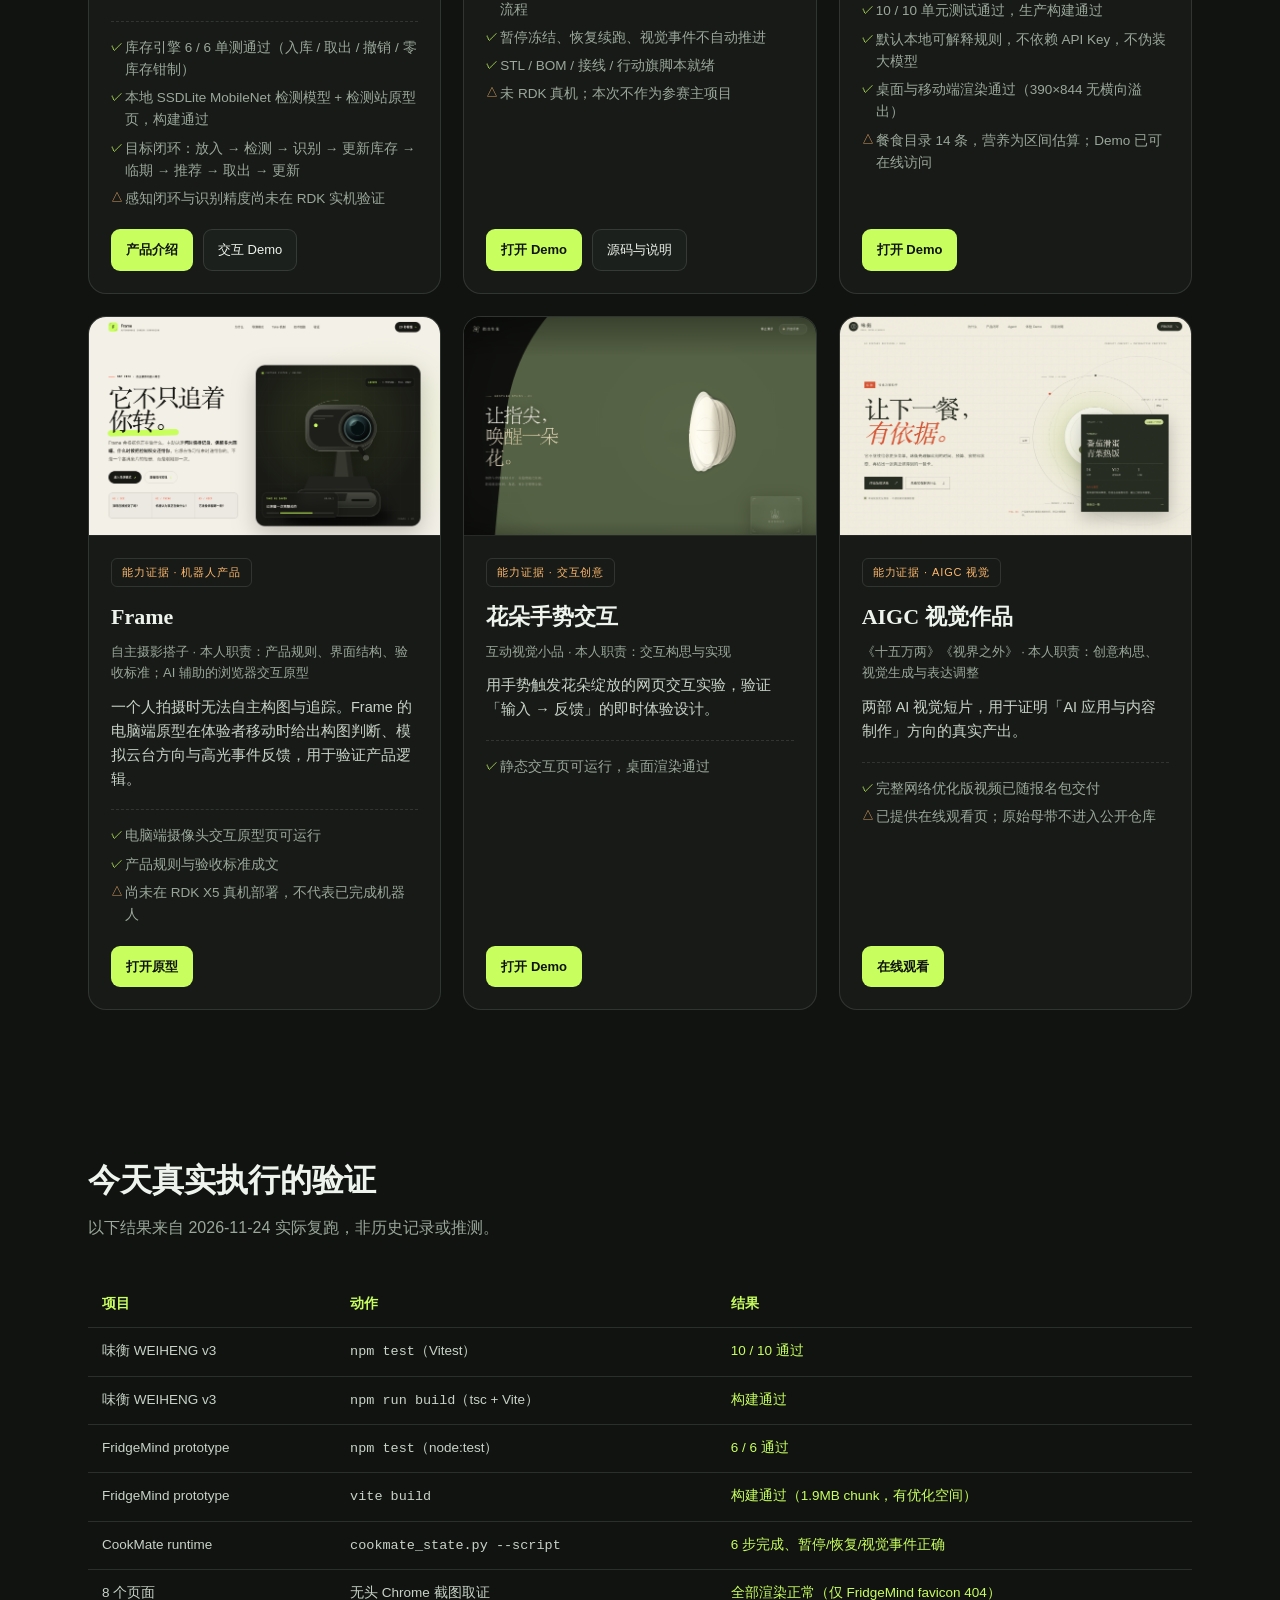
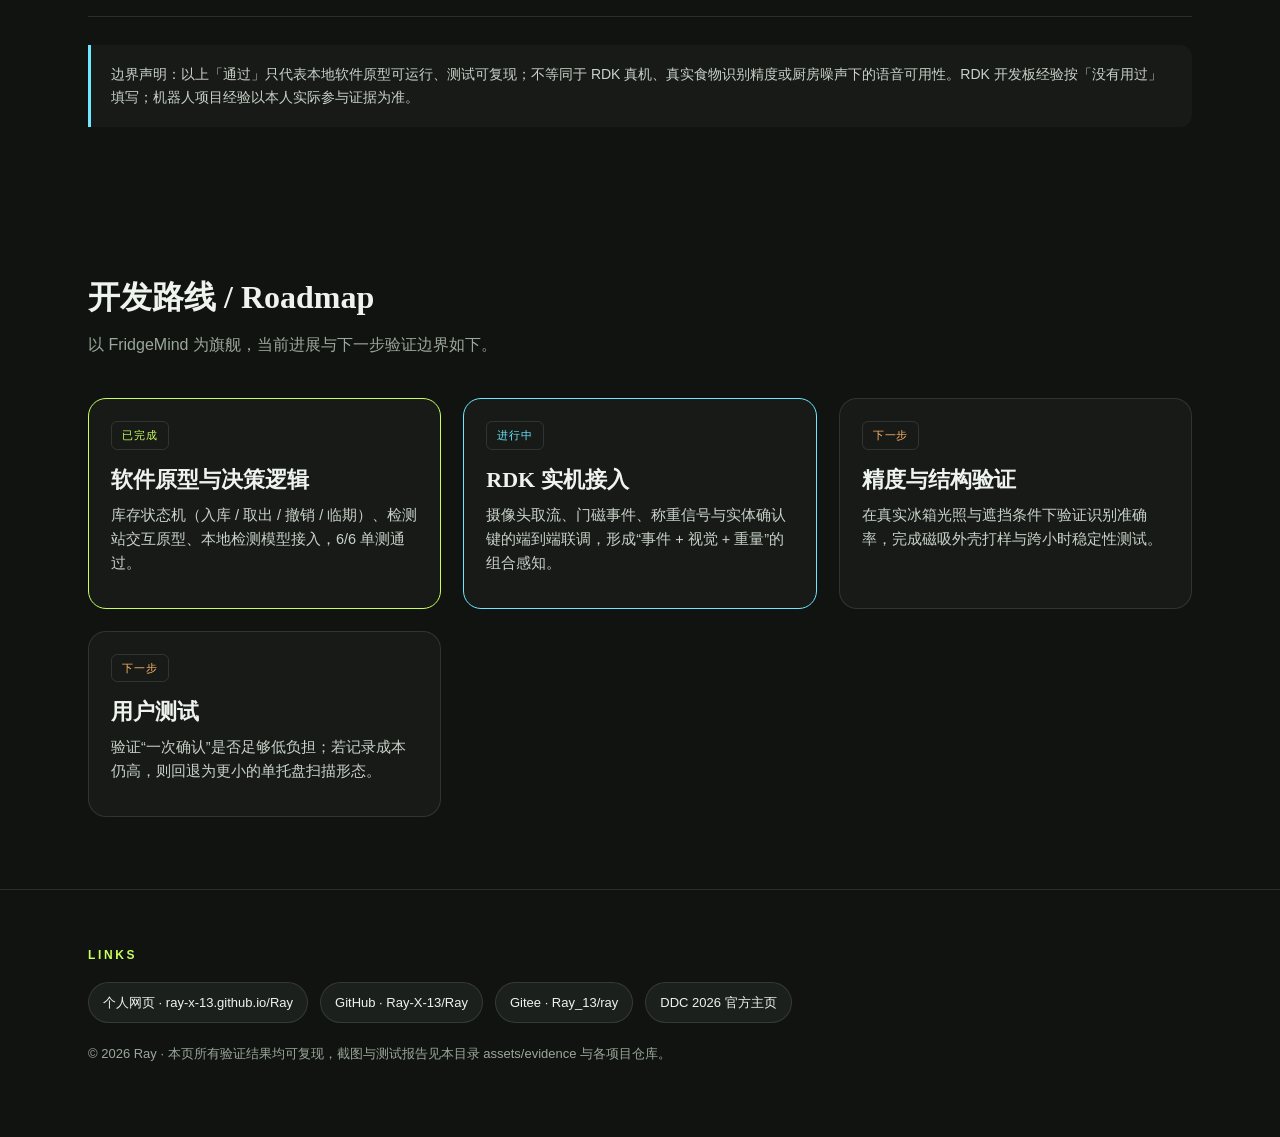
==== commit 3d206f30: "Revise test results and update links Updated test results and links in index.html for accuracy." ====
--- a/index.html
+++ b/index.html
@@ -85,8 +85,8 @@
 <main class="wrap">
 
   <div class="checks">
-    <div class="check"><div class="n">10 / 10</div><div class="l">味衡 AI 单元测试通过（2026-11-22 复跑）</div></div>
-    <div class="check"><div class="n">6 / 6</div><div class="l">FridgeMind 库存引擎测试通过（2026-11-22 复跑）</div></div>
+    <div class="check"><div class="n">10 / 10</div><div class="l">味衡 AI 单元测试通过（2026-11-24 复跑）</div></div>
+    <div class="check"><div class="n">6 / 6</div><div class="l">FridgeMind 库存引擎测试通过（2026-11-24 复跑）</div></div>
     <div class="check"><div class="n">烟测通过</div><div class="l">CookMate 状态机：6 步 / 暂停恢复 / 视觉事件</div></div>
     <div class="check"><div class="n">8 页</div><div class="l">真实页面截图取证（桌面 + 移动）</div></div>
   </div>
@@ -152,7 +152,6 @@
           </ul>
           <div class="actions">
             <a class="btn primary" href="projects/weiheng/">打开 Demo</a>
-            <a class="btn" href="https://github.com/Ray-X-13/weiheng-ai" target="_blank" rel="noreferrer">GitHub</a>
           </div>
         </div>
       </article>
@@ -200,7 +199,7 @@
           <p>两部 AI 视觉短片，用于证明「AI 应用与内容制作」方向的真实产出。</p>
           <ul class="facts">
             <li>完整网络优化版视频已随报名包交付</li>
-            <li class="warn">未公开部署，避免公开个人账号与完整素材</li>
+            <li class="warn">已提供在线观看页；原始母带不进入公开仓库</li>
           </ul>
           <div class="actions">
             <a class="btn primary" href="aigc.html">在线观看</a>
@@ -213,7 +212,7 @@
 
   <section>
     <h2>今天真实执行的验证</h2>
-    <p class="sub">以下结果来自 2026-11-22 本次会话实际运行，非历史记录或推测。</p>
+    <p class="sub">以下结果来自 2026-11-24 实际复跑，非历史记录或推测。</p>
     <table>
       <thead><tr><th>项目</th><th>动作</th><th>结果</th></tr></thead>
       <tbody>
